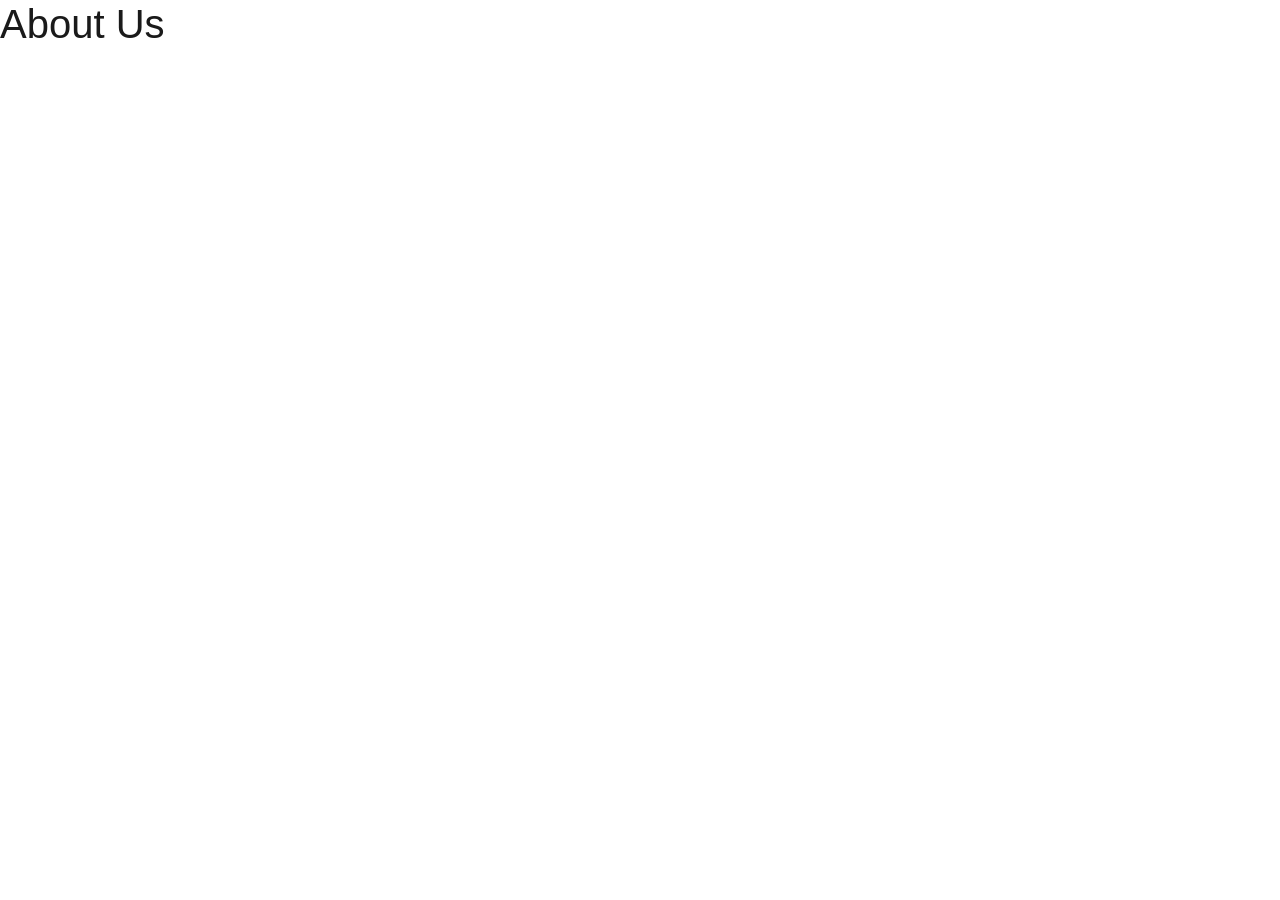
==== about.html @ de0bb497 "Add base HTML structure and Bootstrap 5 for all pages" ====
<!DOCTYPE html>
<html lang="en">
<head>
    <meta charset="UTF-8">
    <meta name="viewport" content="width=device-width, initial-scale=1.0">
    <meta name="description" content="Learn about AuraSpace Cafe history, our story and Odesa heritage since 2019.">
    <title>About Us - AuraSpace Cafe</title>
    <link rel="icon" href="img/favicon.ico">
    <link href="https://cdn.jsdelivr.net/npm/bootstrap@5.3.3/dist/css/bootstrap.min.css" rel="stylesheet">
    <link rel="stylesheet" href="css/style.css">
</head>
<body>

    <header>
        <!-- navbar goes here -->
    </header>

    <main>
        <h1>About Us</h1>
    </main>

    <footer>
        <!-- footer goes here -->
    </footer>

    <script src="https://cdn.jsdelivr.net/npm/bootstrap@5.3.3/dist/js/bootstrap.bundle.min.js"></script>
    <script src="js/script.js"></script>
</body>
</html>
---- css/style.css ----
/* Base styles */
body {
    font-family: 'Inter', sans-serif;
    color: #1a1a1a;
}
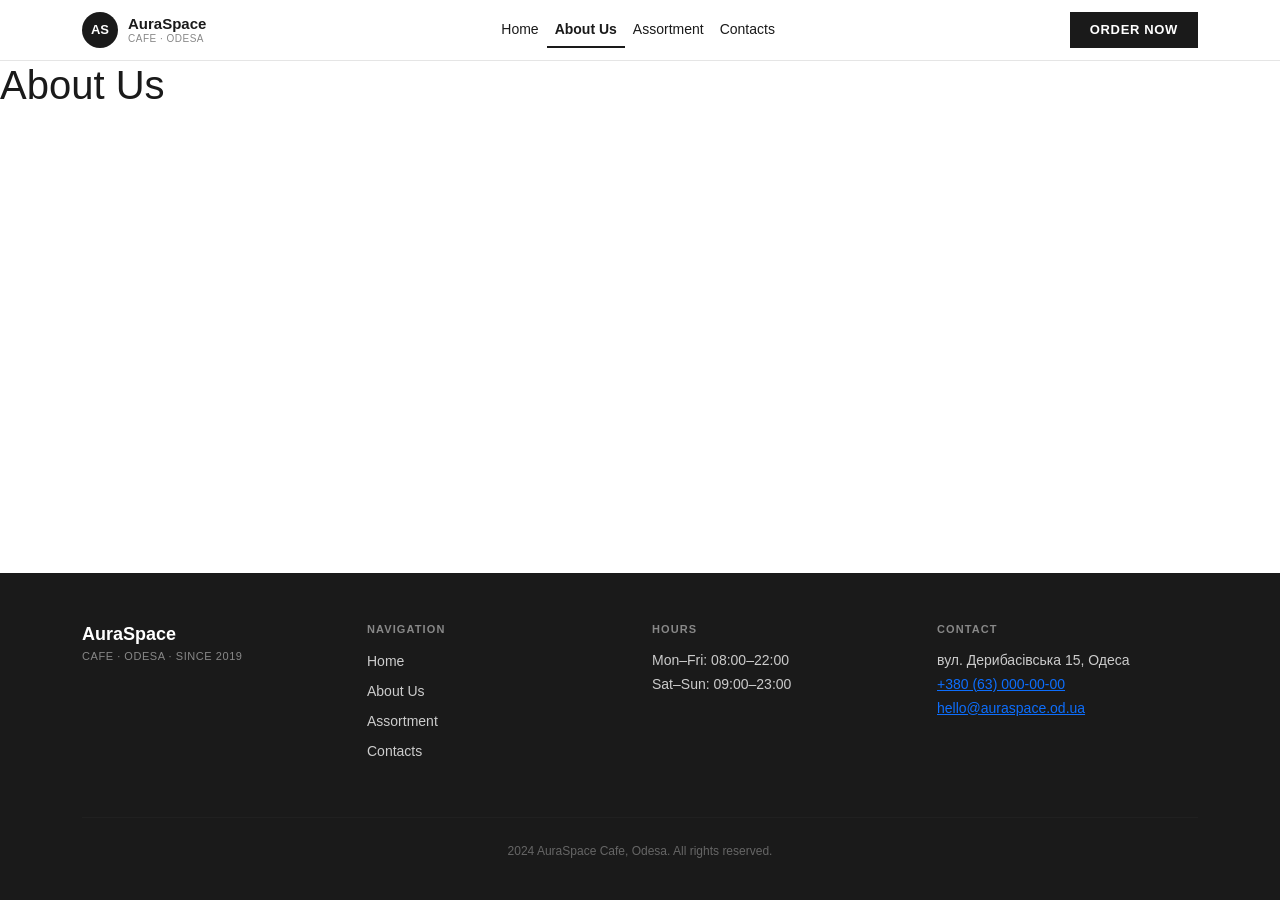
==== commit 20d517ae: "Navbar and footer" ====
--- a/about.html
+++ b/about.html
@@ -12,7 +12,39 @@
 <body>
 
     <header>
-        <!-- navbar goes here -->
+        <header>
+    <nav class="navbar navbar-expand-lg bg-white sticky-top">
+        <div class="container">
+            <a class="navbar-brand-wrapper" href="index.html">
+                <div class="navbar-logo">AS</div>
+                <div class="navbar-brand-text">
+                    <span class="navbar-brand-name">AuraSpace</span>
+                    <span class="navbar-brand-sub">Cafe · Odesa</span>
+                </div>
+            </a>
+            <button class="navbar-toggler" type="button" data-bs-toggle="collapse" data-bs-target="#mainNav">
+                <span class="navbar-toggler-icon"></span>
+            </button>
+            <div class="collapse navbar-collapse" id="mainNav">
+                <ul class="navbar-nav mx-auto">
+                    <li class="nav-item">
+                        <a class="nav-link" href="index.html">Home</a>
+                    </li>
+                    <li class="nav-item">
+                        <a class="nav-link active" href="about.html">About Us</a>
+                    </li>
+                    <li class="nav-item">
+                        <a class="nav-link" href="assortment.html">Assortment</a>
+                    </li>
+                    <li class="nav-item">
+                        <a class="nav-link" href="contacts.html">Contacts</a>
+                    </li>
+                </ul>
+                <a href="contacts.html" class="btn-order">Order Now</a>
+            </div>
+        </div>
+    </nav>
+</header>
     </header>
 
     <main>
@@ -20,7 +52,42 @@
     </main>
 
     <footer>
-        <!-- footer goes here -->
+        <footer class="site-footer">
+    <div class="container">
+        <div class="row">
+            <div class="col-lg-3 mb-4">
+                <div class="footer-brand-name">AuraSpace</div>
+                <div class="footer-brand-sub">Cafe · Odesa · Since 2019</div>
+            </div>
+            <div class="col-lg-3 mb-4">
+                <div class="footer-heading">Navigation</div>
+                <ul class="footer-links">
+                    <li><a href="index.html">Home</a></li>
+                    <li><a href="about.html">About Us</a></li>
+                    <li><a href="assortment.html">Assortment</a></li>
+                    <li><a href="contacts.html">Contacts</a></li>
+                </ul>
+            </div>
+            <div class="col-lg-3 mb-4">
+                <div class="footer-heading">Hours</div>
+                <p class="footer-text">
+                    Mon–Fri: 08:00–22:00<br>
+                    Sat–Sun: 09:00–23:00
+                </p>
+            </div>
+            <div class="col-lg-3 mb-4">
+                <div class="footer-heading">Contact</div>
+                <p class="footer-text">
+                    вул. Дерибасівська 15, Одеса<br>
+                    <a href="tel:+380630000000" class="footer-links a">+380 (63) 000-00-00</a><br>
+                    <a href="mailto:hello@auraspace.od.ua" class="footer-links a">hello@auraspace.od.ua</a>
+                </p>
+            </div>
+        </div>
+        <hr class="footer-divider">
+        <p class="footer-copy text-center">2024 AuraSpace Cafe, Odesa. All rights reserved.</p>
+    </div>
+</footer>
     </footer>
 
     <script src="https://cdn.jsdelivr.net/npm/bootstrap@5.3.3/dist/js/bootstrap.bundle.min.js"></script>
--- a/css/style.css
+++ b/css/style.css
@@ -1,5 +1,156 @@
-/* Base styles */
+/* Base */
 body {
     font-family: 'Inter', sans-serif;
     color: #1a1a1a;
+    display: flex;
+    flex-direction: column;
+    min-height: 100vh;
+}
+
+main {
+    flex: 1;
+}
+
+/* Navbar */
+.navbar {
+    border-bottom: 1px solid #e5e5e5;
+    padding: 12px 0;
+}
+
+.navbar-brand-wrapper {
+    display: flex;
+    align-items: center;
+    gap: 10px;
+    text-decoration: none;
+}
+
+.navbar-logo {
+    width: 36px;
+    height: 36px;
+    background-color: #1a1a1a;
+    color: #fff;
+    font-size: 13px;
+    font-weight: 700;
+    display: flex;
+    align-items: center;
+    justify-content: center;
+    border-radius: 50%;
+}
+
+.navbar-brand-text {
+    display: flex;
+    flex-direction: column;
+    line-height: 1.2;
+}
+
+.navbar-brand-name {
+    font-size: 15px;
+    font-weight: 700;
+    color: #1a1a1a;
+}
+
+.navbar-brand-sub {
+    font-size: 10px;
+    color: #888;
+    letter-spacing: 0.05em;
+    text-transform: uppercase;
+}
+
+.navbar-nav .nav-link {
+    color: #1a1a1a;
+    font-size: 14px;
+    padding: 6px 16px;
+}
+
+.navbar-nav .nav-link:hover {
+    color: #555;
+}
+
+.navbar-nav .nav-link.active {
+    font-weight: 600;
+    color: #1a1a1a;
+    border-bottom: 2px solid #1a1a1a;
+}
+
+.btn-order {
+    background-color: #1a1a1a;
+    color: #fff;
+    font-size: 13px;
+    font-weight: 600;
+    padding: 8px 20px;
+    border: none;
+    letter-spacing: 0.05em;
+    text-transform: uppercase;
+    text-decoration: none;
+}
+
+.btn-order:hover {
+    background-color: #333;
+    color: #fff;
+}
+
+/* Footer */
+.site-footer {
+    background-color: #1a1a1a;
+    color: #fff;
+    padding: 48px 0 24px;
+    margin-top: auto;
+}
+
+.footer-brand-name {
+    font-size: 18px;
+    font-weight: 700;
+    color: #fff;
+}
+
+.footer-brand-sub {
+    font-size: 11px;
+    color: #888;
+    letter-spacing: 0.05em;
+    text-transform: uppercase;
+}
+
+.footer-heading {
+    font-size: 11px;
+    font-weight: 700;
+    letter-spacing: 0.1em;
+    text-transform: uppercase;
+    color: #888;
+    margin-bottom: 12px;
+}
+
+.footer-links {
+    list-style: none;
+    padding: 0;
+    margin: 0;
+}
+
+.footer-links li {
+    margin-bottom: 6px;
+}
+
+.footer-links a {
+    color: #ccc;
+    text-decoration: none;
+    font-size: 14px;
+}
+
+.footer-links a:hover {
+    color: #fff;
+}
+
+.footer-text {
+    color: #ccc;
+    font-size: 14px;
+    line-height: 1.7;
+}
+
+.footer-divider {
+    border-color: #333;
+    margin: 24px 0;
+}
+
+.footer-copy {
+    color: #666;
+    font-size: 12px;
 }
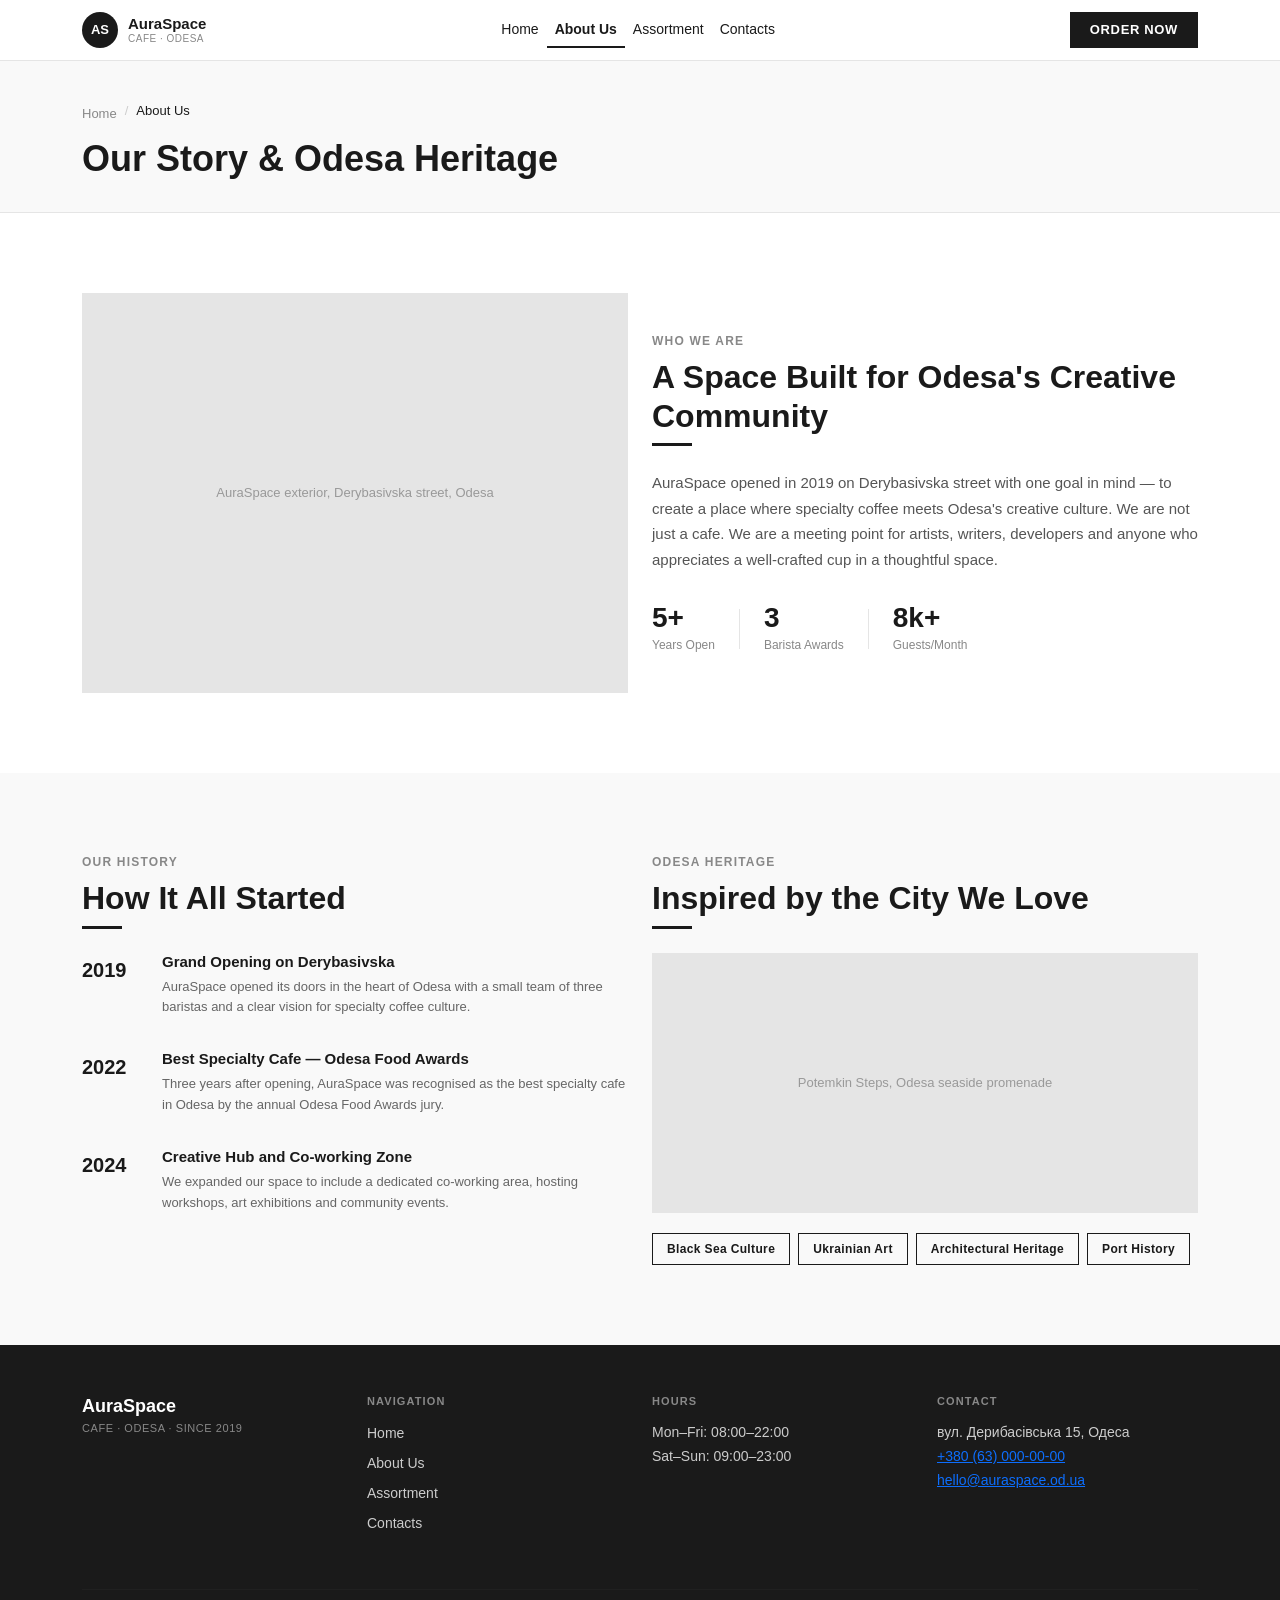
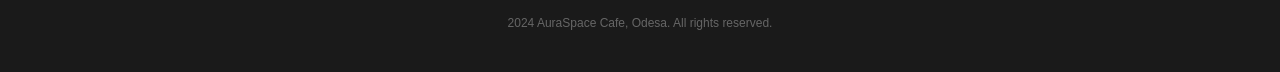
==== commit 59a9b10d: "Add about page sections: hero, history, heritage" ====
--- a/about.html
+++ b/about.html
@@ -48,8 +48,104 @@
     </header>
 
     <main>
-        <h1>About Us</h1>
-    </main>
+    <!-- Breadcrumb -->
+    <section class="page-header">
+        <div class="container">
+            <nav aria-label="breadcrumb">
+                <ol class="breadcrumb">
+                    <li class="breadcrumb-item"><a href="index.html">Home</a></li>
+                    <li class="breadcrumb-item active" aria-current="page">About Us</li>
+                </ol>
+            </nav>
+            <h1 class="page-title">Our Story &amp; Odesa Heritage</h1>
+        </div>
+    </section>
+
+    <!-- Who We Are -->
+    <section class="who-we-are">
+        <div class="container">
+            <div class="row align-items-center">
+                <div class="col-lg-6">
+                    <div class="about-image-placeholder">
+                        <span>AuraSpace exterior, Derybasivska street, Odesa</span>
+                    </div>
+                </div>
+                <div class="col-lg-6">
+                    <p class="section-label">Who We Are</p>
+                    <h2 class="section-title">A Space Built for Odesa's Creative Community</h2>
+                    <div class="section-underline"></div>
+                    <p class="about-desc">AuraSpace opened in 2019 on Derybasivska street with one goal in mind — to create a place where specialty coffee meets Odesa's creative culture. We are not just a cafe. We are a meeting point for artists, writers, developers and anyone who appreciates a well-crafted cup in a thoughtful space.</p>
+                    <div class="about-stats">
+                        <div class="about-stat">
+                            <span class="stat-number">5+</span>
+                            <span class="stat-label">Years Open</span>
+                        </div>
+                        <div class="hero-stat-divider"></div>
+                        <div class="about-stat">
+                            <span class="stat-number">3</span>
+                            <span class="stat-label">Barista Awards</span>
+                        </div>
+                        <div class="hero-stat-divider"></div>
+                        <div class="about-stat">
+                            <span class="stat-number">8k+</span>
+                            <span class="stat-label">Guests/Month</span>
+                        </div>
+                    </div>
+                </div>
+            </div>
+        </div>
+    </section>
+
+    <!-- History and Heritage -->
+    <section class="history">
+        <div class="container">
+            <div class="row">
+                <div class="col-lg-6 mb-5 mb-lg-0">
+                    <p class="section-label">Our History</p>
+                    <h2 class="section-title">How It All Started</h2>
+                    <div class="section-underline"></div>
+                    <div class="timeline">
+                        <div class="timeline-item">
+                            <div class="timeline-year">2019</div>
+                            <div class="timeline-content">
+                                <h3 class="timeline-title">Grand Opening on Derybasivska</h3>
+                                <p class="timeline-desc">AuraSpace opened its doors in the heart of Odesa with a small team of three baristas and a clear vision for specialty coffee culture.</p>
+                            </div>
+                        </div>
+                        <div class="timeline-item">
+                            <div class="timeline-year">2022</div>
+                            <div class="timeline-content">
+                                <h3 class="timeline-title">Best Specialty Cafe — Odesa Food Awards</h3>
+                                <p class="timeline-desc">Three years after opening, AuraSpace was recognised as the best specialty cafe in Odesa by the annual Odesa Food Awards jury.</p>
+                            </div>
+                        </div>
+                        <div class="timeline-item">
+                            <div class="timeline-year">2024</div>
+                            <div class="timeline-content">
+                                <h3 class="timeline-title">Creative Hub and Co-working Zone</h3>
+                                <p class="timeline-desc">We expanded our space to include a dedicated co-working area, hosting workshops, art exhibitions and community events.</p>
+                            </div>
+                        </div>
+                    </div>
+                </div>
+                <div class="col-lg-6">
+                    <p class="section-label">Odesa Heritage</p>
+                    <h2 class="section-title">Inspired by the City We Love</h2>
+                    <div class="section-underline"></div>
+                    <div class="heritage-image-placeholder">
+                        <span>Potemkin Steps, Odesa seaside promenade</span>
+                    </div>
+                    <div class="heritage-tags">
+                        <span class="heritage-tag">Black Sea Culture</span>
+                        <span class="heritage-tag">Ukrainian Art</span>
+                        <span class="heritage-tag">Architectural Heritage</span>
+                        <span class="heritage-tag">Port History</span>
+                    </div>
+                </div>
+            </div>
+        </div>
+    </section>
+</main>
 
     <footer>
         <footer class="site-footer">
--- a/css/style.css
+++ b/css/style.css
@@ -153,4 +153,625 @@
 .footer-copy {
     color: #666;
     font-size: 12px;
+}
+
+/* Shared section styles */
+.section-label {
+    font-size: 12px;
+    font-weight: 600;
+    letter-spacing: 0.1em;
+    text-transform: uppercase;
+    color: #888;
+    margin-bottom: 8px;
+}
+
+.section-title {
+    font-size: 32px;
+    font-weight: 700;
+    color: #1a1a1a;
+    margin-bottom: 8px;
+}
+
+.section-underline {
+    width: 40px;
+    height: 3px;
+    background-color: #1a1a1a;
+    margin-bottom: 24px;
+}
+
+/* Buttons */
+.btn-primary-dark {
+    display: inline-block;
+    background-color: #1a1a1a;
+    color: #fff;
+    font-size: 13px;
+    font-weight: 600;
+    padding: 12px 24px;
+    text-decoration: none;
+    letter-spacing: 0.05em;
+    text-transform: uppercase;
+    margin-right: 12px;
+}
+
+.btn-primary-dark:hover {
+    background-color: #333;
+    color: #fff;
+}
+
+.btn-outline-dark {
+    display: inline-block;
+    background-color: transparent;
+    color: #1a1a1a;
+    font-size: 13px;
+    font-weight: 600;
+    padding: 11px 24px;
+    text-decoration: none;
+    letter-spacing: 0.05em;
+    text-transform: uppercase;
+    border: 1px solid #1a1a1a;
+}
+
+.btn-outline-dark:hover {
+    background-color: #1a1a1a;
+    color: #fff;
+}
+
+/* Hero */
+.hero {
+    padding: 80px 0;
+    background-color: #fff;
+}
+
+.hero-label {
+    font-size: 12px;
+    font-weight: 600;
+    letter-spacing: 0.1em;
+    text-transform: uppercase;
+    color: #888;
+    margin-bottom: 16px;
+}
+
+.hero-title {
+    font-size: 52px;
+    font-weight: 800;
+    line-height: 1.1;
+    color: #1a1a1a;
+    margin-bottom: 8px;
+}
+
+.hero-underline {
+    width: 40px;
+    height: 3px;
+    background-color: #1a1a1a;
+    margin-bottom: 20px;
+}
+
+.hero-desc {
+    font-size: 15px;
+    color: #555;
+    line-height: 1.7;
+    margin-bottom: 28px;
+    max-width: 480px;
+}
+
+.hero-buttons {
+    margin-bottom: 40px;
+}
+
+.hero-stats {
+    display: flex;
+    align-items: center;
+    gap: 24px;
+}
+
+.hero-stat {
+    display: flex;
+    flex-direction: column;
+}
+
+.stat-number {
+    font-size: 28px;
+    font-weight: 800;
+    color: #1a1a1a;
+    line-height: 1;
+}
+
+.stat-label {
+    font-size: 12px;
+    color: #888;
+    margin-top: 4px;
+}
+
+.hero-stat-divider {
+    width: 1px;
+    height: 40px;
+    background-color: #e5e5e5;
+}
+
+.hero-image-placeholder {
+    width: 100%;
+    height: 400px;
+    background-color: #e5e5e5;
+    display: flex;
+    align-items: center;
+    justify-content: center;
+    color: #999;
+    font-size: 13px;
+}
+
+/* Benefits */
+.benefits {
+    padding: 80px 0;
+    background-color: #f9f9f9;
+}
+
+.benefit-card {
+    background-color: #fff;
+    padding: 28px;
+    height: 100%;
+    border: 1px solid #e5e5e5;
+}
+
+.benefit-icon {
+    width: 48px;
+    height: 48px;
+    background-color: #f0f0f0;
+    border-radius: 50%;
+    display: flex;
+    align-items: center;
+    justify-content: center;
+    margin-bottom: 16px;
+    font-size: 20px;
+}
+
+.benefit-icon img {
+    width: 24px;
+    height: 24px;
+}
+
+.benefit-title {
+    font-size: 16px;
+    font-weight: 700;
+    color: #1a1a1a;
+    margin-bottom: 8px;
+}
+
+.benefit-desc {
+    font-size: 13px;
+    color: #666;
+    line-height: 1.6;
+    margin-bottom: 16px;
+}
+
+.benefit-link {
+    font-size: 13px;
+    font-weight: 600;
+    color: #1a1a1a;
+    text-decoration: none;
+}
+
+.benefit-link:hover {
+    color: #555;
+}
+
+/* Specialization */
+.specialization {
+    padding: 80px 0;
+    background-color: #fff;
+}
+
+.spec-image-placeholder {
+    width: 100%;
+    height: 360px;
+    background-color: #e5e5e5;
+    display: flex;
+    align-items: center;
+    justify-content: center;
+    color: #999;
+    font-size: 13px;
+}
+
+.spec-desc {
+    font-size: 15px;
+    color: #555;
+    line-height: 1.7;
+    margin-bottom: 28px;
+}
+
+/* Page subtitle */
+.page-subtitle {
+    font-size: 15px;
+    color: #888;
+    margin-top: 8px;
+    margin-bottom: 0;
+}
+
+/* Filters */
+.menu-filters {
+    padding: 24px 0;
+    background-color: #fff;
+    border-bottom: 1px solid #e5e5e5;
+}
+
+.filter-tabs {
+    display: flex;
+    gap: 8px;
+    flex-wrap: wrap;
+}
+
+.filter-btn {
+    font-size: 13px;
+    font-weight: 600;
+    padding: 8px 20px;
+    border: 1px solid #e5e5e5;
+    background-color: #fff;
+    color: #888;
+    cursor: pointer;
+    letter-spacing: 0.03em;
+}
+
+.filter-btn:hover {
+    border-color: #1a1a1a;
+    color: #1a1a1a;
+}
+
+.filter-btn.active {
+    background-color: #1a1a1a;
+    color: #fff;
+    border-color: #1a1a1a;
+}
+
+/* Menu sections */
+.menu-section {
+    padding: 64px 0;
+    background-color: #fff;
+}
+
+.menu-section-alt {
+    background-color: #f9f9f9;
+}
+
+/* Menu cards */
+.menu-card {
+    border: 1px solid #e5e5e5;
+    background-color: #fff;
+    height: 100%;
+}
+
+.menu-card-image {
+    width: 100%;
+    height: 200px;
+    background-color: #e5e5e5;
+    display: flex;
+    align-items: center;
+    justify-content: center;
+    color: #999;
+    font-size: 13px;
+}
+
+.menu-card-body {
+    padding: 16px;
+}
+
+.menu-card-tag {
+    font-size: 11px;
+    font-weight: 600;
+    color: #888;
+    letter-spacing: 0.08em;
+    text-transform: uppercase;
+    margin-bottom: 6px;
+}
+
+.menu-card-title {
+    font-size: 16px;
+    font-weight: 700;
+    color: #1a1a1a;
+    margin-bottom: 12px;
+}
+
+.menu-card-footer {
+    display: flex;
+    align-items: center;
+    justify-content: space-between;
+}
+
+.menu-card-price {
+    font-size: 16px;
+    font-weight: 700;
+    color: #1a1a1a;
+}
+
+.btn-add {
+    font-size: 12px;
+    font-weight: 700;
+    letter-spacing: 0.08em;
+    padding: 8px 16px;
+    background-color: #1a1a1a;
+    color: #fff;
+    border: none;
+    cursor: pointer;
+}
+
+.btn-add:hover {
+    background-color: #333;
+}
+
+/* Hidden menu items */
+.menu-item.hidden {
+    display: none;
+}
+
+/* Contacts section */
+.contacts-section {
+    padding: 64px 0;
+    background-color: #fff;
+}
+
+.contact-info-card {
+    display: flex;
+    gap: 16px;
+    align-items: flex-start;
+    padding: 20px;
+    border: 1px solid #e5e5e5;
+    margin-bottom: 12px;
+    background-color: #fff;
+}
+
+.contact-info-icon {
+    font-size: 20px;
+    min-width: 36px;
+    height: 36px;
+    background-color: #f0f0f0;
+    border-radius: 50%;
+    display: flex;
+    align-items: center;
+    justify-content: center;
+}
+
+.contact-info-label {
+    font-size: 11px;
+    font-weight: 700;
+    letter-spacing: 0.08em;
+    text-transform: uppercase;
+    color: #888;
+    margin-bottom: 4px;
+}
+
+.contact-info-value {
+    font-size: 14px;
+    font-weight: 600;
+    color: #1a1a1a;
+    text-decoration: none;
+    display: block;
+    margin-bottom: 2px;
+}
+
+.contact-info-value:hover {
+    color: #555;
+}
+
+.contact-info-sub {
+    font-size: 12px;
+    color: #888;
+}
+
+.contact-info-link {
+    font-size: 12px;
+    font-weight: 600;
+    color: #1a1a1a;
+    text-decoration: none;
+    margin-top: 4px;
+    display: inline-block;
+}
+
+.contact-info-link:hover {
+    color: #555;
+}
+
+/* Map */
+.map-label {
+    font-size: 11px;
+    font-weight: 700;
+    letter-spacing: 0.08em;
+    text-transform: uppercase;
+    color: #888;
+    margin-bottom: 12px;
+}
+
+.map-placeholder {
+    width: 100%;
+    border: 1px solid #e5e5e5;
+}
+
+.map-address-bar {
+    display: flex;
+    align-items: center;
+    justify-content: space-between;
+    padding: 12px 16px;
+    background-color: #f9f9f9;
+    border: 1px solid #e5e5e5;
+    border-top: none;
+    font-size: 13px;
+    color: #555;
+}
+
+.map-open-link {
+    font-size: 13px;
+    font-weight: 600;
+    color: #1a1a1a;
+    text-decoration: none;
+}
+
+.map-open-link:hover {
+    color: #555;
+}
+
+/* Contact form section */
+.contact-form-section {
+    padding: 64px 0;
+    background-color: #f9f9f9;
+}
+
+.contact-form .form-control {
+    border-radius: 0;
+    border: 1px solid #e5e5e5;
+    font-size: 14px;
+    padding: 10px 14px;
+    color: #1a1a1a;
+}
+
+.contact-form .form-control:focus {
+    border-color: #1a1a1a;
+    box-shadow: none;
+}
+
+.contact-form .form-label {
+    font-size: 12px;
+    font-weight: 600;
+    letter-spacing: 0.05em;
+    text-transform: uppercase;
+    color: #555;
+    margin-bottom: 6px;
+}
+
+/* Page header */
+.page-header {
+    padding: 40px 0 32px;
+    background-color: #f9f9f9;
+    border-bottom: 1px solid #e5e5e5;
+}
+
+.breadcrumb {
+    margin-bottom: 12px;
+    background: none;
+    padding: 0;
+}
+
+.breadcrumb-item a {
+    color: #888;
+    text-decoration: none;
+    font-size: 13px;
+}
+
+.breadcrumb-item a:hover {
+    color: #1a1a1a;
+}
+
+.breadcrumb-item.active {
+    color: #1a1a1a;
+    font-size: 13px;
+}
+
+.breadcrumb-item + .breadcrumb-item::before {
+    color: #ccc;
+}
+
+.page-title {
+    font-size: 36px;
+    font-weight: 800;
+    color: #1a1a1a;
+    margin: 0;
+}
+
+/* Who we are */
+.who-we-are {
+    padding: 80px 0;
+    background-color: #fff;
+}
+
+.about-image-placeholder {
+    width: 100%;
+    height: 400px;
+    background-color: #e5e5e5;
+    display: flex;
+    align-items: center;
+    justify-content: center;
+    color: #999;
+    font-size: 13px;
+}
+
+.about-desc {
+    font-size: 15px;
+    color: #555;
+    line-height: 1.7;
+    margin-bottom: 32px;
+}
+
+.about-stats {
+    display: flex;
+    align-items: center;
+    gap: 24px;
+}
+
+.about-stat {
+    display: flex;
+    flex-direction: column;
+}
+
+/* History */
+.history {
+    padding: 80px 0;
+    background-color: #f9f9f9;
+}
+
+.timeline {
+    display: flex;
+    flex-direction: column;
+    gap: 32px;
+    margin-top: 8px;
+}
+
+.timeline-item {
+    display: flex;
+    gap: 24px;
+}
+
+.timeline-year {
+    font-size: 20px;
+    font-weight: 800;
+    color: #1a1a1a;
+    min-width: 56px;
+    padding-top: 2px;
+}
+
+.timeline-title {
+    font-size: 15px;
+    font-weight: 700;
+    color: #1a1a1a;
+    margin-bottom: 6px;
+}
+
+.timeline-desc {
+    font-size: 13px;
+    color: #666;
+    line-height: 1.6;
+    margin: 0;
+}
+
+/* Heritage */
+.heritage-image-placeholder {
+    width: 100%;
+    height: 260px;
+    background-color: #e5e5e5;
+    display: flex;
+    align-items: center;
+    justify-content: center;
+    color: #999;
+    font-size: 13px;
+    margin-bottom: 20px;
+}
+
+.heritage-tags {
+    display: flex;
+    flex-wrap: wrap;
+    gap: 8px;
+}
+
+.heritage-tag {
+    font-size: 12px;
+    font-weight: 600;
+    color: #1a1a1a;
+    border: 1px solid #1a1a1a;
+    padding: 6px 14px;
+    letter-spacing: 0.03em;
 }
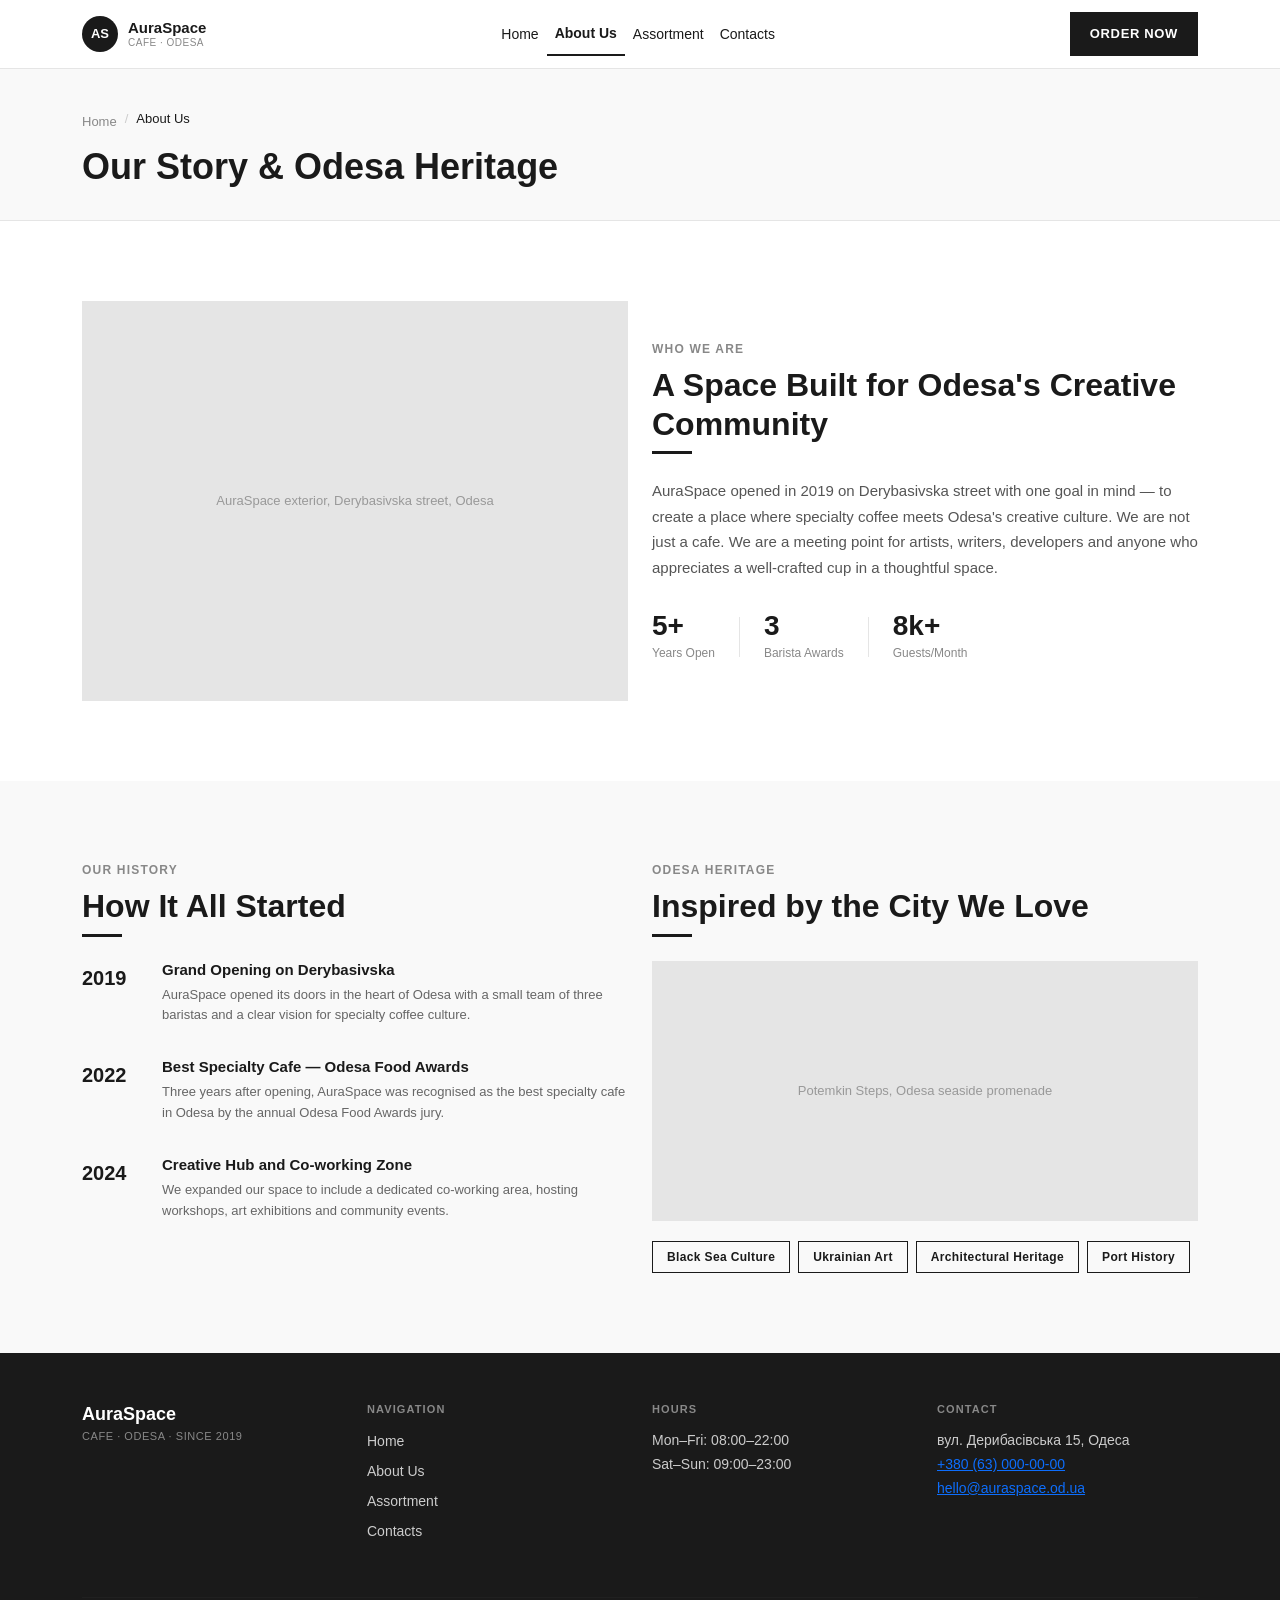
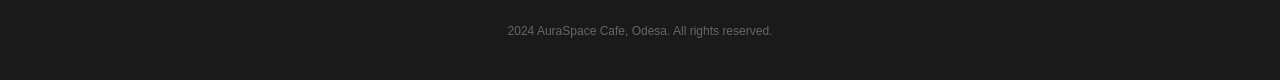
==== commit 23bb12f8: "Fix mobile layout: stack columns and adjust spacing" ====
--- a/about.html
+++ b/about.html
@@ -12,178 +12,171 @@
 <body>
 
     <header>
-        <header>
-    <nav class="navbar navbar-expand-lg bg-white sticky-top">
-        <div class="container">
-            <a class="navbar-brand-wrapper" href="index.html">
-                <div class="navbar-logo">AS</div>
-                <div class="navbar-brand-text">
-                    <span class="navbar-brand-name">AuraSpace</span>
-                    <span class="navbar-brand-sub">Cafe · Odesa</span>
+        <nav class="navbar navbar-expand-lg bg-white sticky-top">
+            <div class="container">
+                <a class="navbar-brand-wrapper" href="index.html">
+                    <div class="navbar-logo">AS</div>
+                    <div class="navbar-brand-text">
+                        <span class="navbar-brand-name">AuraSpace</span>
+                        <span class="navbar-brand-sub">Cafe · Odesa</span>
+                    </div>
+                </a>
+                <button class="navbar-toggler" type="button" data-bs-toggle="collapse" data-bs-target="#mainNav">
+                    <span class="navbar-toggler-icon"></span>
+                </button>
+                <div class="collapse navbar-collapse" id="mainNav">
+                    <ul class="navbar-nav mx-auto">
+                        <li class="nav-item">
+                            <a class="nav-link" href="index.html">Home</a>
+                        </li>
+                        <li class="nav-item">
+                            <a class="nav-link active" href="about.html">About Us</a>
+                        </li>
+                        <li class="nav-item">
+                            <a class="nav-link" href="assortment.html">Assortment</a>
+                        </li>
+                        <li class="nav-item">
+                            <a class="nav-link" href="contacts.html">Contacts</a>
+                        </li>
+                    </ul>
+                    <a href="contacts.html" class="btn-order">Order Now</a>
                 </div>
-            </a>
-            <button class="navbar-toggler" type="button" data-bs-toggle="collapse" data-bs-target="#mainNav">
-                <span class="navbar-toggler-icon"></span>
-            </button>
-            <div class="collapse navbar-collapse" id="mainNav">
-                <ul class="navbar-nav mx-auto">
-                    <li class="nav-item">
-                        <a class="nav-link" href="index.html">Home</a>
-                    </li>
-                    <li class="nav-item">
-                        <a class="nav-link active" href="about.html">About Us</a>
-                    </li>
-                    <li class="nav-item">
-                        <a class="nav-link" href="assortment.html">Assortment</a>
-                    </li>
-                    <li class="nav-item">
-                        <a class="nav-link" href="contacts.html">Contacts</a>
-                    </li>
-                </ul>
-                <a href="contacts.html" class="btn-order">Order Now</a>
             </div>
-        </div>
-    </nav>
-</header>
+        </nav>
     </header>
 
     <main>
-    <!-- Breadcrumb -->
-    <section class="page-header">
-        <div class="container">
-            <nav aria-label="breadcrumb">
-                <ol class="breadcrumb">
-                    <li class="breadcrumb-item"><a href="index.html">Home</a></li>
-                    <li class="breadcrumb-item active" aria-current="page">About Us</li>
-                </ol>
-            </nav>
-            <h1 class="page-title">Our Story &amp; Odesa Heritage</h1>
-        </div>
-    </section>
+        <section class="page-header">
+            <div class="container">
+                <nav aria-label="breadcrumb">
+                    <ol class="breadcrumb">
+                        <li class="breadcrumb-item"><a href="index.html">Home</a></li>
+                        <li class="breadcrumb-item active" aria-current="page">About Us</li>
+                    </ol>
+                </nav>
+                <h1 class="page-title">Our Story &amp; Odesa Heritage</h1>
+            </div>
+        </section>
 
-    <!-- Who We Are -->
-    <section class="who-we-are">
-        <div class="container">
-            <div class="row align-items-center">
-                <div class="col-lg-6">
-                    <div class="about-image-placeholder">
-                        <span>AuraSpace exterior, Derybasivska street, Odesa</span>
+        <section class="who-we-are">
+            <div class="container">
+                <div class="row align-items-center">
+                    <div class="col-lg-6 order-lg-1 order-2">
+                        <div class="about-image-placeholder">
+                            <span>AuraSpace exterior, Derybasivska street, Odesa</span>
+                        </div>
                     </div>
-                </div>
-                <div class="col-lg-6">
-                    <p class="section-label">Who We Are</p>
-                    <h2 class="section-title">A Space Built for Odesa's Creative Community</h2>
-                    <div class="section-underline"></div>
-                    <p class="about-desc">AuraSpace opened in 2019 on Derybasivska street with one goal in mind — to create a place where specialty coffee meets Odesa's creative culture. We are not just a cafe. We are a meeting point for artists, writers, developers and anyone who appreciates a well-crafted cup in a thoughtful space.</p>
-                    <div class="about-stats">
-                        <div class="about-stat">
-                            <span class="stat-number">5+</span>
-                            <span class="stat-label">Years Open</span>
-                        </div>
-                        <div class="hero-stat-divider"></div>
-                        <div class="about-stat">
-                            <span class="stat-number">3</span>
-                            <span class="stat-label">Barista Awards</span>
-                        </div>
-                        <div class="hero-stat-divider"></div>
-                        <div class="about-stat">
-                            <span class="stat-number">8k+</span>
-                            <span class="stat-label">Guests/Month</span>
+                    <div class="col-lg-6 order-lg-2 order-1">
+                        <p class="section-label">Who We Are</p>
+                        <h2 class="section-title">A Space Built for Odesa's Creative Community</h2>
+                        <div class="section-underline"></div>
+                        <p class="about-desc">AuraSpace opened in 2019 on Derybasivska street with one goal in mind — to create a place where specialty coffee meets Odesa's creative culture. We are not just a cafe. We are a meeting point for artists, writers, developers and anyone who appreciates a well-crafted cup in a thoughtful space.</p>
+                        <div class="about-stats">
+                            <div class="about-stat">
+                                <span class="stat-number">5+</span>
+                                <span class="stat-label">Years Open</span>
+                            </div>
+                            <div class="hero-stat-divider"></div>
+                            <div class="about-stat">
+                                <span class="stat-number">3</span>
+                                <span class="stat-label">Barista Awards</span>
+                            </div>
+                            <div class="hero-stat-divider"></div>
+                            <div class="about-stat">
+                                <span class="stat-number">8k+</span>
+                                <span class="stat-label">Guests/Month</span>
+                            </div>
                         </div>
                     </div>
                 </div>
             </div>
-        </div>
-    </section>
+        </section>
 
-    <!-- History and Heritage -->
-    <section class="history">
-        <div class="container">
-            <div class="row">
-                <div class="col-lg-6 mb-5 mb-lg-0">
-                    <p class="section-label">Our History</p>
-                    <h2 class="section-title">How It All Started</h2>
-                    <div class="section-underline"></div>
-                    <div class="timeline">
-                        <div class="timeline-item">
-                            <div class="timeline-year">2019</div>
-                            <div class="timeline-content">
-                                <h3 class="timeline-title">Grand Opening on Derybasivska</h3>
-                                <p class="timeline-desc">AuraSpace opened its doors in the heart of Odesa with a small team of three baristas and a clear vision for specialty coffee culture.</p>
+        <section class="history">
+            <div class="container">
+                <div class="row">
+                    <div class="col-lg-6 mb-5 mb-lg-0">
+                        <p class="section-label">Our History</p>
+                        <h2 class="section-title">How It All Started</h2>
+                        <div class="section-underline"></div>
+                        <div class="timeline">
+                            <div class="timeline-item">
+                                <div class="timeline-year">2019</div>
+                                <div class="timeline-content">
+                                    <h3 class="timeline-title">Grand Opening on Derybasivska</h3>
+                                    <p class="timeline-desc">AuraSpace opened its doors in the heart of Odesa with a small team of three baristas and a clear vision for specialty coffee culture.</p>
+                                </div>
                             </div>
-                        </div>
-                        <div class="timeline-item">
-                            <div class="timeline-year">2022</div>
-                            <div class="timeline-content">
-                                <h3 class="timeline-title">Best Specialty Cafe — Odesa Food Awards</h3>
-                                <p class="timeline-desc">Three years after opening, AuraSpace was recognised as the best specialty cafe in Odesa by the annual Odesa Food Awards jury.</p>
+                            <div class="timeline-item">
+                                <div class="timeline-year">2022</div>
+                                <div class="timeline-content">
+                                    <h3 class="timeline-title">Best Specialty Cafe — Odesa Food Awards</h3>
+                                    <p class="timeline-desc">Three years after opening, AuraSpace was recognised as the best specialty cafe in Odesa by the annual Odesa Food Awards jury.</p>
+                                </div>
                             </div>
-                        </div>
-                        <div class="timeline-item">
-                            <div class="timeline-year">2024</div>
-                            <div class="timeline-content">
-                                <h3 class="timeline-title">Creative Hub and Co-working Zone</h3>
-                                <p class="timeline-desc">We expanded our space to include a dedicated co-working area, hosting workshops, art exhibitions and community events.</p>
+                            <div class="timeline-item">
+                                <div class="timeline-year">2024</div>
+                                <div class="timeline-content">
+                                    <h3 class="timeline-title">Creative Hub and Co-working Zone</h3>
+                                    <p class="timeline-desc">We expanded our space to include a dedicated co-working area, hosting workshops, art exhibitions and community events.</p>
+                                </div>
                             </div>
                         </div>
                     </div>
-                </div>
-                <div class="col-lg-6">
-                    <p class="section-label">Odesa Heritage</p>
-                    <h2 class="section-title">Inspired by the City We Love</h2>
-                    <div class="section-underline"></div>
-                    <div class="heritage-image-placeholder">
-                        <span>Potemkin Steps, Odesa seaside promenade</span>
-                    </div>
-                    <div class="heritage-tags">
-                        <span class="heritage-tag">Black Sea Culture</span>
-                        <span class="heritage-tag">Ukrainian Art</span>
-                        <span class="heritage-tag">Architectural Heritage</span>
-                        <span class="heritage-tag">Port History</span>
+                    <div class="col-lg-6">
+                        <p class="section-label">Odesa Heritage</p>
+                        <h2 class="section-title">Inspired by the City We Love</h2>
+                        <div class="section-underline"></div>
+                        <div class="heritage-image-placeholder">
+                            <span>Potemkin Steps, Odesa seaside promenade</span>
+                        </div>
+                        <div class="heritage-tags">
+                            <span class="heritage-tag">Black Sea Culture</span>
+                            <span class="heritage-tag">Ukrainian Art</span>
+                            <span class="heritage-tag">Architectural Heritage</span>
+                            <span class="heritage-tag">Port History</span>
+                        </div>
                     </div>
                 </div>
             </div>
+        </section>
+    </main>
+
+    <footer class="site-footer">
+        <div class="container">
+            <div class="row">
+                <div class="col-lg-3 mb-4">
+                    <div class="footer-brand-name">AuraSpace</div>
+                    <div class="footer-brand-sub">Cafe · Odesa · Since 2019</div>
+                </div>
+                <div class="col-lg-3 mb-4">
+                    <div class="footer-heading">Navigation</div>
+                    <ul class="footer-links">
+                        <li><a href="index.html">Home</a></li>
+                        <li><a href="about.html">About Us</a></li>
+                        <li><a href="assortment.html">Assortment</a></li>
+                        <li><a href="contacts.html">Contacts</a></li>
+                    </ul>
+                </div>
+                <div class="col-lg-3 mb-4">
+                    <div class="footer-heading">Hours</div>
+                    <p class="footer-text">
+                        Mon–Fri: 08:00–22:00<br>
+                        Sat–Sun: 09:00–23:00
+                    </p>
+                </div>
+                <div class="col-lg-3 mb-4">
+                    <div class="footer-heading">Contact</div>
+                    <p class="footer-text">
+                        вул. Дерибасівська 15, Одеса<br>
+                        <a href="tel:+380630000000" class="footer-links a">+380 (63) 000-00-00</a><br>
+                        <a href="mailto:hello@auraspace.od.ua" class="footer-links a">hello@auraspace.od.ua</a>
+                    </p>
+                </div>
+            </div>
+            <hr class="footer-divider">
+            <p class="footer-copy text-center">2024 AuraSpace Cafe, Odesa. All rights reserved.</p>
         </div>
-    </section>
-</main>
-
-    <footer>
-        <footer class="site-footer">
-    <div class="container">
-        <div class="row">
-            <div class="col-lg-3 mb-4">
-                <div class="footer-brand-name">AuraSpace</div>
-                <div class="footer-brand-sub">Cafe · Odesa · Since 2019</div>
-            </div>
-            <div class="col-lg-3 mb-4">
-                <div class="footer-heading">Navigation</div>
-                <ul class="footer-links">
-                    <li><a href="index.html">Home</a></li>
-                    <li><a href="about.html">About Us</a></li>
-                    <li><a href="assortment.html">Assortment</a></li>
-                    <li><a href="contacts.html">Contacts</a></li>
-                </ul>
-            </div>
-            <div class="col-lg-3 mb-4">
-                <div class="footer-heading">Hours</div>
-                <p class="footer-text">
-                    Mon–Fri: 08:00–22:00<br>
-                    Sat–Sun: 09:00–23:00
-                </p>
-            </div>
-            <div class="col-lg-3 mb-4">
-                <div class="footer-heading">Contact</div>
-                <p class="footer-text">
-                    вул. Дерибасівська 15, Одеса<br>
-                    <a href="tel:+380630000000" class="footer-links a">+380 (63) 000-00-00</a><br>
-                    <a href="mailto:hello@auraspace.od.ua" class="footer-links a">hello@auraspace.od.ua</a>
-                </p>
-            </div>
-        </div>
-        <hr class="footer-divider">
-        <p class="footer-copy text-center">2024 AuraSpace Cafe, Odesa. All rights reserved.</p>
-    </div>
-</footer>
     </footer>
 
     <script src="https://cdn.jsdelivr.net/npm/bootstrap@5.3.3/dist/js/bootstrap.bundle.min.js"></script>
--- a/css/style.css
+++ b/css/style.css
@@ -774,4 +774,170 @@
     border: 1px solid #1a1a1a;
     padding: 6px 14px;
     letter-spacing: 0.03em;
+}
+
+/* Mobile styles */
+@media (max-width: 575px) {
+    .hero {
+        padding: 40px 0;
+    }
+
+    .hero-title {
+        font-size: 32px;
+    }
+
+    .hero-image-placeholder {
+        height: 240px;
+        margin-top: 24px;
+    }
+
+    .hero-stats {
+        flex-wrap: wrap;
+        gap: 16px;
+    }
+
+    .hero-stat-divider {
+        display: none;
+    }
+
+    .hero-buttons {
+        display: flex;
+        flex-direction: column;
+        gap: 12px;
+    }
+
+    .btn-primary-dark {
+        margin-right: 0;
+        text-align: center;
+    }
+
+    .btn-outline-dark {
+        text-align: center;
+    }
+
+    .benefit-card {
+        margin-bottom: 0;
+    }
+
+    .benefits {
+        padding: 40px 0;
+    }
+
+    .specialization {
+        padding: 40px 0;
+    }
+
+    .spec-image-placeholder {
+        height: 220px;
+        margin-bottom: 24px;
+    }
+
+    .section-title {
+        font-size: 24px;
+    }
+
+    .page-title {
+        font-size: 26px;
+    }
+
+    .about-image-placeholder {
+        height: 240px;
+        margin-bottom: 24px;
+    }
+
+    .about-stats {
+        flex-wrap: wrap;
+        gap: 16px;
+    }
+
+    .who-we-are {
+        padding: 40px 0;
+    }
+
+    .history {
+        padding: 40px 0;
+    }
+
+    .heritage-image-placeholder {
+        height: 200px;
+    }
+
+    .timeline-year {
+        font-size: 16px;
+        min-width: 44px;
+    }
+
+    .contacts-section {
+        padding: 40px 0;
+    }
+
+    .map-address-bar {
+        flex-direction: column;
+        gap: 8px;
+        align-items: flex-start;
+    }
+
+    .contact-form-section {
+        padding: 40px 0;
+    }
+
+    .menu-section {
+        padding: 40px 0;
+    }
+
+    .filter-tabs {
+        gap: 6px;
+    }
+
+    .filter-btn {
+        font-size: 12px;
+        padding: 6px 12px;
+    }
+
+    .site-footer {
+        padding: 32px 0 16px;
+    }
+
+    .navbar-brand-name {
+        font-size: 14px;
+    }
+}
+
+@media (min-width: 576px) and (max-width: 991px) {
+    .hero-title {
+        font-size: 40px;
+    }
+
+    .hero-image-placeholder {
+        height: 300px;
+        margin-top: 24px;
+    }
+
+    .spec-image-placeholder {
+        height: 280px;
+        margin-bottom: 24px;
+    }
+
+    .about-image-placeholder {
+        height: 300px;
+        margin-bottom: 24px;
+    }
+}
+
+/* Touch targets */
+.btn-add,
+.filter-btn,
+.btn-primary-dark,
+.btn-outline-dark,
+.btn-order {
+    min-height: 44px;
+    display: inline-flex;
+    align-items: center;
+    justify-content: center;
+}
+
+.nav-link {
+    min-height: 44px;
+    display: flex;
+    align-items: center;
 }
